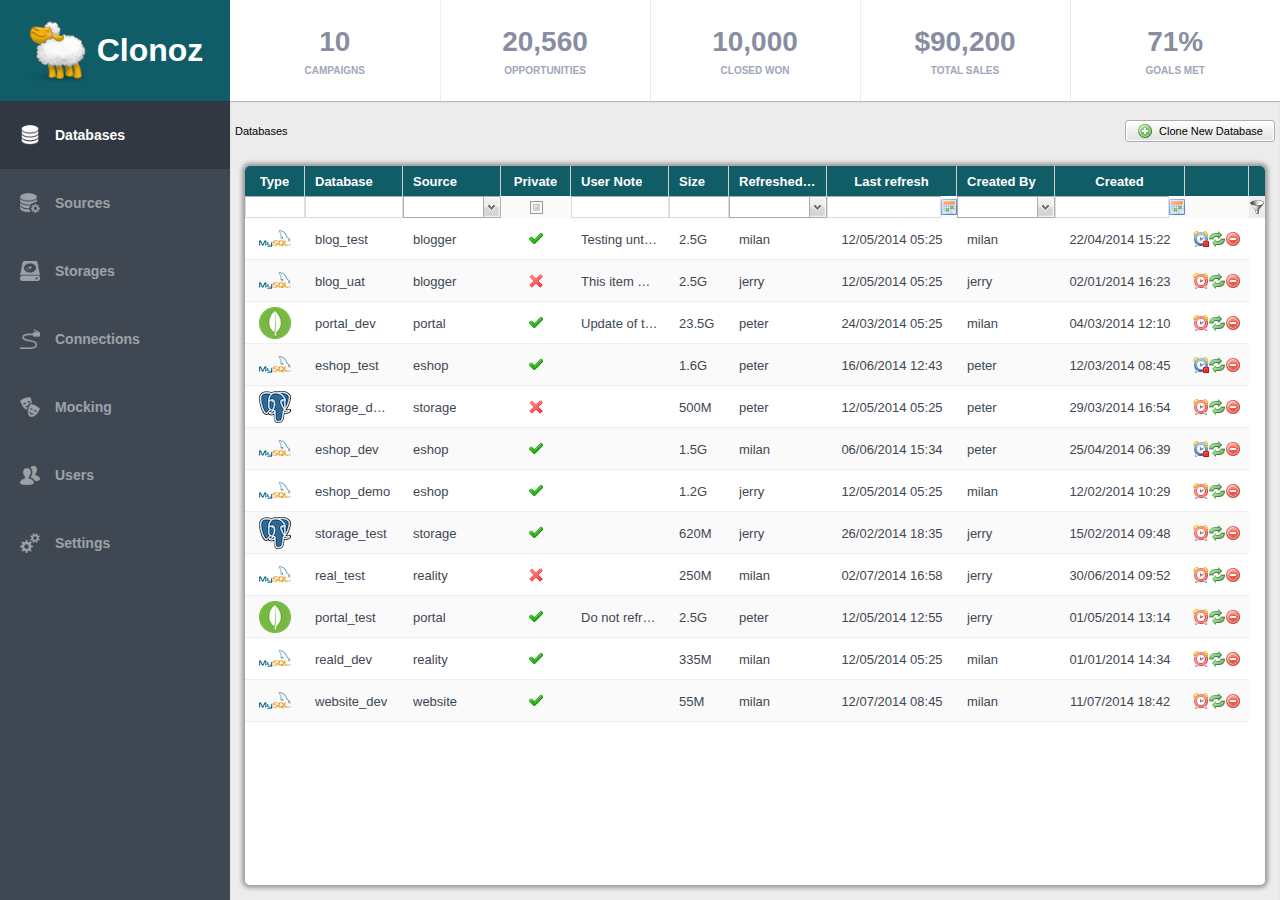
==== index.html @ 4219fb29 "Initial commit" ====
<HTML><HEAD>
	<SCRIPT>
		window.isc_useSimpleNames = false
		var isomorphicDir="isomorphic/";
	</SCRIPT>
    <SCRIPT SRC=isomorphic/system/modules-debug/ISC_Core.js></SCRIPT>
    <SCRIPT SRC=isomorphic/system/modules-debug/ISC_History.js></SCRIPT>
    <SCRIPT SRC=isomorphic/system/modules-debug/ISC_Foundation.js></SCRIPT>
    <SCRIPT SRC=isomorphic/system/modules-debug/ISC_Containers.js></SCRIPT>
    <SCRIPT SRC=isomorphic/system/modules-debug/ISC_Grids.js></SCRIPT>
    <SCRIPT SRC=isomorphic/system/modules-debug/ISC_Forms.js></SCRIPT>
    <SCRIPT SRC=isomorphic/system/modules-debug/ISC_DataBinding.js></SCRIPT>
	<SCRIPT SRC=isomorphic/skins/Clonoz/load_skin.js></SCRIPT>

	<link rel="stylesheet" type="text/css" href="style.css">

	<SCRIPT SRC=signals.min.js></SCRIPT>
	<SCRIPT SRC=crossroads.min.js></SCRIPT>

	<SCRIPT SRC=Clonoz/Clonoz.js></SCRIPT>
	<SCRIPT SRC=Clonoz/Exception.js></SCRIPT>
	<SCRIPT SRC=Clonoz/Application/Controller.js></SCRIPT>
	<SCRIPT SRC=Clonoz/Application/Router.js></SCRIPT>
	<SCRIPT SRC=Clonoz/Application/View.js></SCRIPT>
	<SCRIPT SRC=Clonoz/Application/Application.js></SCRIPT>
	<SCRIPT SRC=Clonoz/Component/Statistics.js></SCRIPT>
	<SCRIPT SRC=Clonoz/Component/ListGrid.js></SCRIPT>

	<SCRIPT SRC=Clonoz/Test/Users.js></SCRIPT>
	<SCRIPT SRC=Clonoz/DataSource/Users.js></SCRIPT>
	<SCRIPT SRC=Clonoz/View/Users/UsersController.js></SCRIPT>
	<SCRIPT SRC=Clonoz/View/Users/Users.js></SCRIPT>

	<SCRIPT SRC=Clonoz/Test/Storages.js></SCRIPT>
	<SCRIPT SRC=Clonoz/DataSource/Storages.js></SCRIPT>
	<SCRIPT SRC=Clonoz/View/Storages/Storages.js></SCRIPT>


	<SCRIPT SRC=Clonoz/Test/Connections.js></SCRIPT>
	<SCRIPT SRC=Clonoz/DataSource/Connections.js></SCRIPT>
	<SCRIPT SRC=Clonoz/View/Connections/ConnectionsController.js></SCRIPT>
	<SCRIPT SRC=Clonoz/View/Connections/Connections.js></SCRIPT>

	<SCRIPT SRC=Clonoz/Test/Sources.js></SCRIPT>
	<SCRIPT SRC=Clonoz/DataSource/Sources.js></SCRIPT>
	<SCRIPT SRC=Clonoz/View/Sources/Sources.js></SCRIPT>

	<SCRIPT SRC=Clonoz/Test/Databases.js></SCRIPT>
	<SCRIPT SRC=Clonoz/DataSource/Databases.js></SCRIPT>
	<SCRIPT SRC=Clonoz/View/Databases/DatabasesController.js></SCRIPT>
	<SCRIPT SRC=Clonoz/View/Databases/Databases.js></SCRIPT>


	<SCRIPT SRC=Clonoz/View/Main/MainController.js></SCRIPT>
	<SCRIPT SRC=Clonoz/View/Main/Main.js></SCRIPT>
	<SCRIPT SRC=Clonoz/app.js></SCRIPT>
</HEAD><BODY>
</BODY></HTML>
---- style.css ----
body {
	-webkit-font-smoothing: antialiased;
}

.clonoz-header {
	font-size: 32;
	color: #FFF;
	font-weight: 600;
}

.statistics-meta {
    width: 100%;
    height: 100%;
    background-color: #fff;
    border: 0;
    table-layout:fixed;
    border-collapse:collapse;
}
.statistics-meta td {
	border-right: 1px solid #ececec;
	text-align: center;
	white-space: nowrap;
	text-transform: uppercase;
	color: #a0a7b8;
	font-weight: 800;
	font-size: 10px;
}

.statistics-meta td:last-child {
	border: 0px none;
}

.statistics-meta td div {
    font-size: 28px;
    color: #878ea2;
    font-weight: 600;
    padding-bottom: 7px;
}

.clonoz-menu-tabLeft, .clonoz-menu-tabLeftSelected, .clonoz-menu-tabLeftOver, .clonoz-menu-tabLeftSelectedOver, .clonoz-menu-tabLeftSelectedDown, .clonoz-menu-tabLeftSelectedDownOver, .clonoz-menu-tabLeftDown {
	background: transparent;
	color: #fff;
	font-size: 14px;
	font-weight: 600;
	text-align: left;
	padding: 24px 20px;
	filter: progid:DXImageTransform.Microsoft.Alpha(Opacity=70);
	opacity: 0.7;
}

.clonoz-menu-tabLeftOver, .clonoz-menu-tabLeftDown {
	background: #373f49;
	filter: progid:DXImageTransform.Microsoft.Alpha(Opacity=90);
	opacity: 0.9;

}

.clonoz-menu-tabLeftSelected, .clonoz-menu-tabLeftSelectedOver, .clonoz-menu-tabLeftSelectedDown, .clonoz-menu-tabLeftSelectedDownOver {
	background: #313841;
	filter: progid:DXImageTransform.Microsoft.Alpha(Opacity=100);
	opacity: 1;
}

.clonoz-tab-container {
	border: 0px none;
	-webkit-box-shadow: 0px 1px 1px 0px rgba(0, 0, 0, 0.25) inset;
    -moz-box-shadow:    0px 1px 1px 0px rgba(0, 0, 0, 0.25) inset;
    box-shadow:         0px 1px 1px 0px rgba(0, 0, 0, 0.25) inset;
    background-color: #ececec;
    padding-top: 3px;
}

.listGrid {
    overflow: visible;
    -webkit-box-shadow: 0px 0px 4px 3px rgba(0, 0, 0, 0.35) !important;
    -moz-box-shadow:    0px 0px 4px 3px rgba(0, 0, 0, 0.35) !important;
    box-shadow:         0px 0px 4px 3px rgba(0, 0, 0, 0.35) !important;
    border-radius: 5px;
 }

.listGrid :focus {
	outline: none;
}
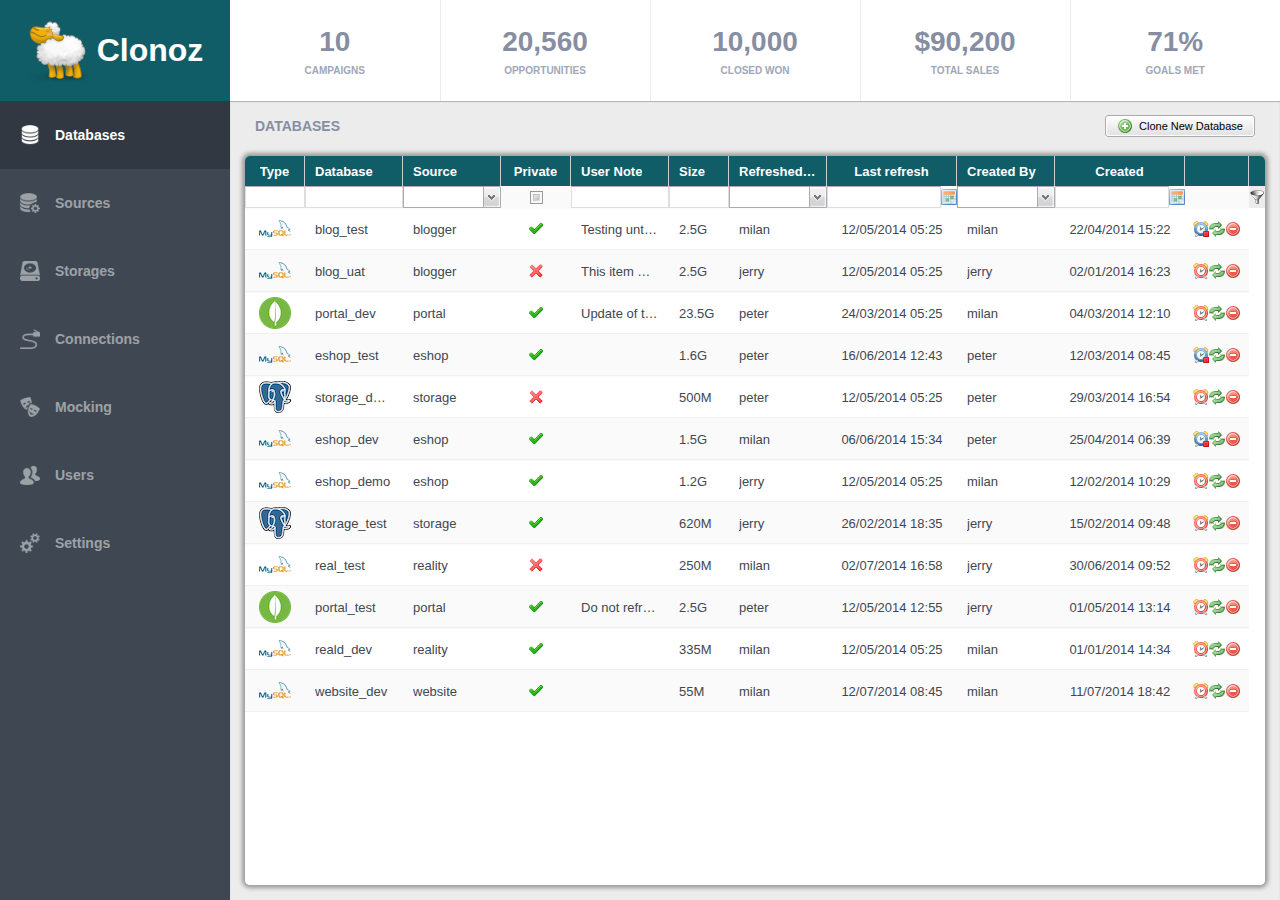
==== commit 74ef4fd8: "Consolidate TableView under one parent for better maintanance" ====
--- a/index.html
+++ b/index.html
@@ -25,6 +25,7 @@
 	<SCRIPT SRC=Clonoz/Application/Application.js></SCRIPT>
 	<SCRIPT SRC=Clonoz/Component/Statistics.js></SCRIPT>
 	<SCRIPT SRC=Clonoz/Component/ListGrid.js></SCRIPT>
+	<SCRIPT SRC=Clonoz/View/TableView.js></SCRIPT>
 
 	<SCRIPT SRC=Clonoz/Test/Users.js></SCRIPT>
 	<SCRIPT SRC=Clonoz/DataSource/Users.js></SCRIPT>
--- a/style.css
+++ b/style.css
@@ -81,3 +81,10 @@
 .listGrid :focus {
 	outline: none;
 }
+
+.title {
+	color: #878ea2;
+	font-size: 14px;
+	font-weight: 800;
+	text-transform: uppercase;
+}
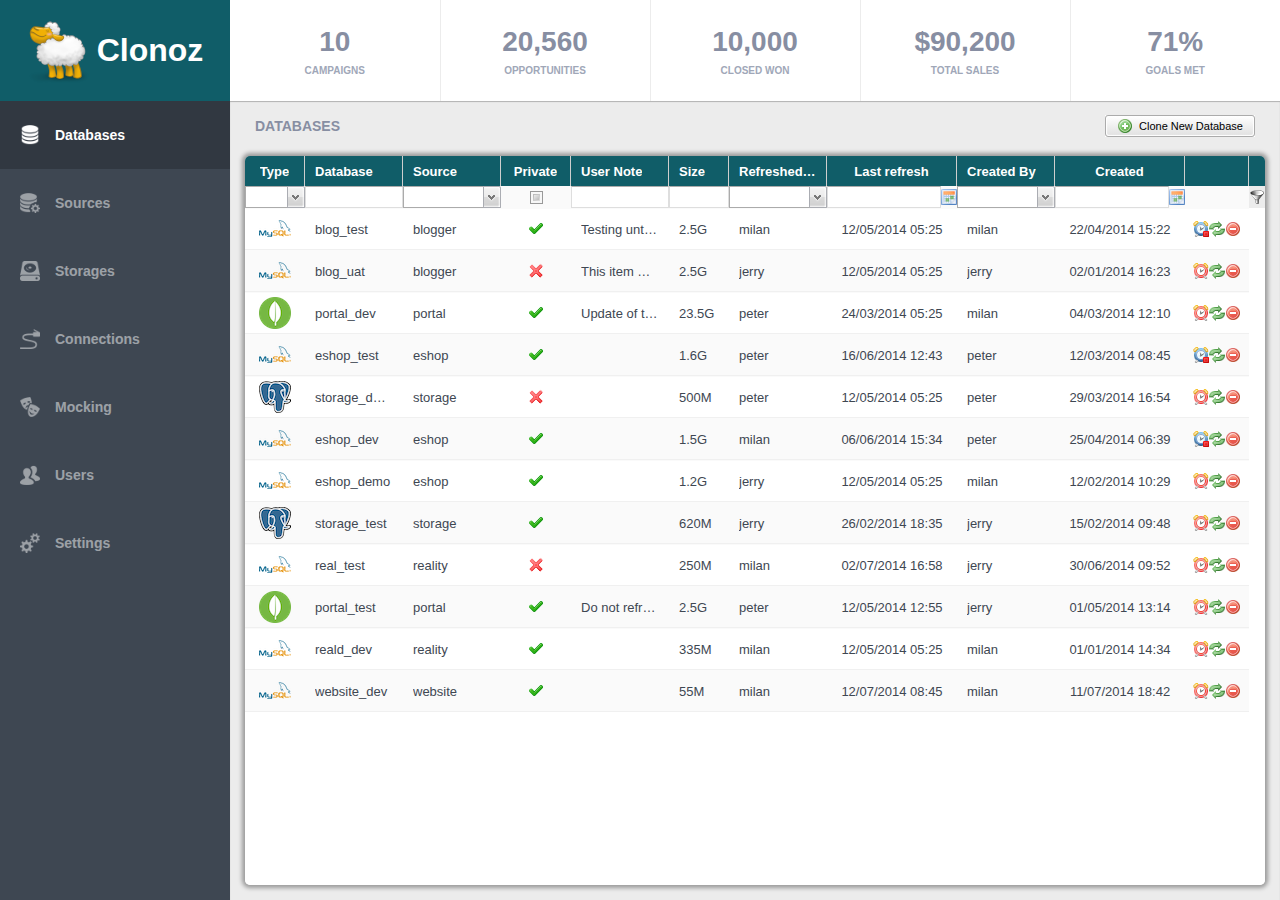
==== commit 50cc1fd6: "Added forms for creating entities" ====
--- a/index.html
+++ b/index.html
@@ -27,6 +27,12 @@
 	<SCRIPT SRC=Clonoz/Component/ListGrid.js></SCRIPT>
 	<SCRIPT SRC=Clonoz/View/TableView.js></SCRIPT>
 
+	<SCRIPT SRC=Clonoz/Test/DatabaseType.js></SCRIPT>
+	<SCRIPT SRC=Clonoz/DataSource/DatabaseType.js></SCRIPT>
+
+	<SCRIPT SRC=Clonoz/Test/StorageType.js></SCRIPT>
+	<SCRIPT SRC=Clonoz/DataSource/StorageType.js></SCRIPT>
+
 	<SCRIPT SRC=Clonoz/Test/Users.js></SCRIPT>
 	<SCRIPT SRC=Clonoz/DataSource/Users.js></SCRIPT>
 	<SCRIPT SRC=Clonoz/View/Users/UsersController.js></SCRIPT>
@@ -34,6 +40,7 @@
 
 	<SCRIPT SRC=Clonoz/Test/Storages.js></SCRIPT>
 	<SCRIPT SRC=Clonoz/DataSource/Storages.js></SCRIPT>
+	<SCRIPT SRC=Clonoz/View/Storages/StoragesController.js></SCRIPT>
 	<SCRIPT SRC=Clonoz/View/Storages/Storages.js></SCRIPT>
 
 
@@ -44,6 +51,7 @@
 
 	<SCRIPT SRC=Clonoz/Test/Sources.js></SCRIPT>
 	<SCRIPT SRC=Clonoz/DataSource/Sources.js></SCRIPT>
+	<SCRIPT SRC=Clonoz/View/Sources/SourcesController.js></SCRIPT>
 	<SCRIPT SRC=Clonoz/View/Sources/Sources.js></SCRIPT>
 
 	<SCRIPT SRC=Clonoz/Test/Databases.js></SCRIPT>
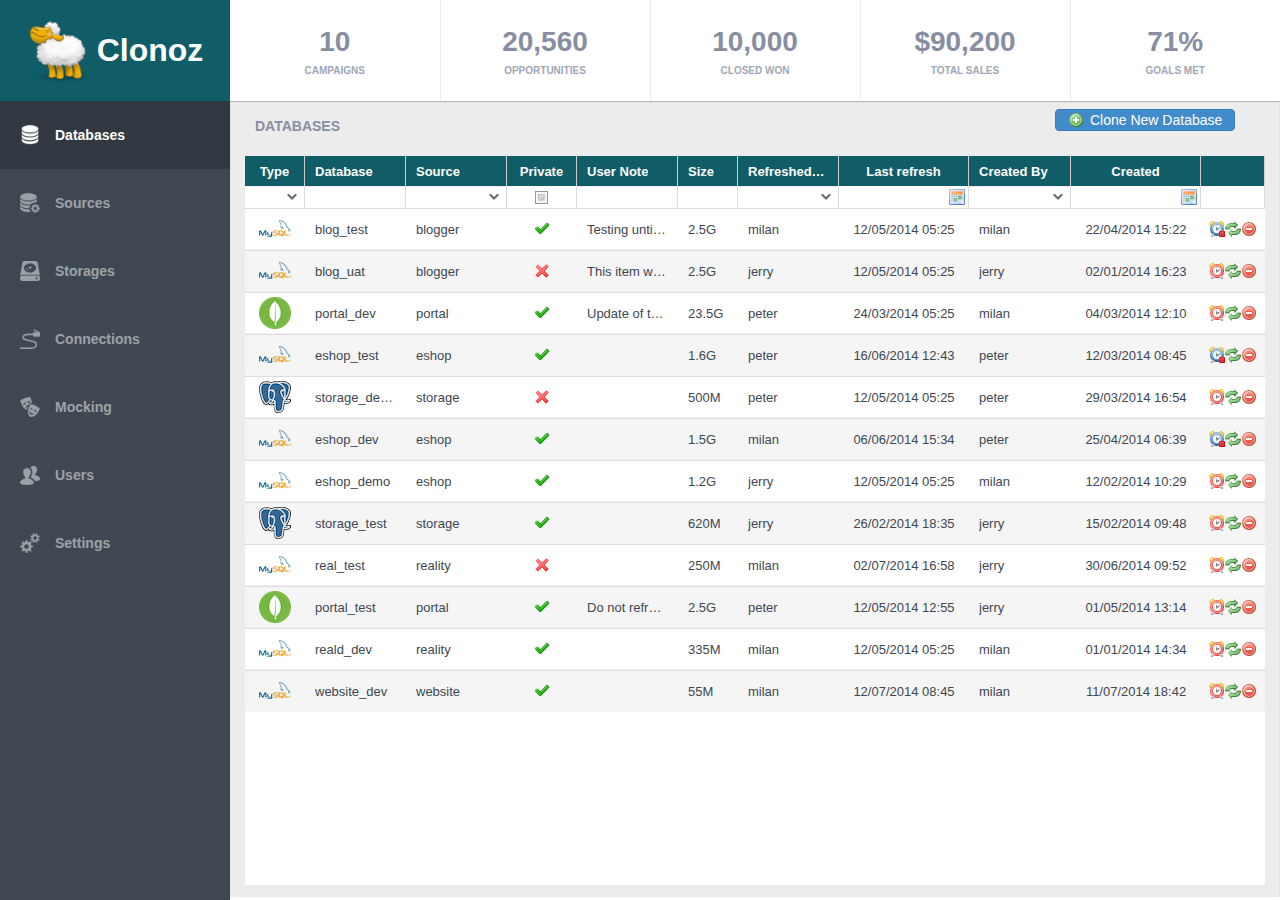
==== commit 56c83bf2: "Bootstrap facelift" ====
--- a/index.html
+++ b/index.html
@@ -12,6 +12,7 @@
     <SCRIPT SRC=isomorphic/system/modules-debug/ISC_DataBinding.js></SCRIPT>
 	<SCRIPT SRC=isomorphic/skins/Clonoz/load_skin.js></SCRIPT>
 
+	<link rel="stylesheet" type="text/css" href="bootstrap.css">
 	<link rel="stylesheet" type="text/css" href="style.css">
 
 	<SCRIPT SRC=signals.min.js></SCRIPT>
@@ -25,7 +26,11 @@
 	<SCRIPT SRC=Clonoz/Application/Application.js></SCRIPT>
 	<SCRIPT SRC=Clonoz/Component/Statistics.js></SCRIPT>
 	<SCRIPT SRC=Clonoz/Component/ListGrid.js></SCRIPT>
+	<SCRIPT SRC=Clonoz/Component/FormWindow.js></SCRIPT>
 	<SCRIPT SRC=Clonoz/View/TableView.js></SCRIPT>
+
+	<SCRIPT SRC=Clonoz/Test/MockingMethods.js></SCRIPT>
+	<SCRIPT SRC=Clonoz/DataSource/MockingMethods.js></SCRIPT>
 
 	<SCRIPT SRC=Clonoz/Test/DatabaseType.js></SCRIPT>
 	<SCRIPT SRC=Clonoz/DataSource/DatabaseType.js></SCRIPT>
@@ -43,7 +48,6 @@
 	<SCRIPT SRC=Clonoz/View/Storages/StoragesController.js></SCRIPT>
 	<SCRIPT SRC=Clonoz/View/Storages/Storages.js></SCRIPT>
 
-
 	<SCRIPT SRC=Clonoz/Test/Connections.js></SCRIPT>
 	<SCRIPT SRC=Clonoz/DataSource/Connections.js></SCRIPT>
 	<SCRIPT SRC=Clonoz/View/Connections/ConnectionsController.js></SCRIPT>
@@ -59,6 +63,10 @@
 	<SCRIPT SRC=Clonoz/View/Databases/DatabasesController.js></SCRIPT>
 	<SCRIPT SRC=Clonoz/View/Databases/Databases.js></SCRIPT>
 
+	<SCRIPT SRC=Clonoz/Test/Mocking.js></SCRIPT>
+	<SCRIPT SRC=Clonoz/DataSource/Mocking.js></SCRIPT>
+	<SCRIPT SRC=Clonoz/View/Mocking/MockingController.js></SCRIPT>
+	<SCRIPT SRC=Clonoz/View/Mocking/Mocking.js></SCRIPT>
 
 	<SCRIPT SRC=Clonoz/View/Main/MainController.js></SCRIPT>
 	<SCRIPT SRC=Clonoz/View/Main/Main.js></SCRIPT>
--- a/style.css
+++ b/style.css
@@ -70,6 +70,7 @@
     padding-top: 3px;
 }
 
+/*
 .listGrid {
     overflow: visible;
     -webkit-box-shadow: 0px 0px 4px 3px rgba(0, 0, 0, 0.35) !important;
@@ -78,10 +79,8 @@
     border-radius: 5px;
  }
 
-.listGrid :focus {
-	outline: none;
-}
 
+*/
 .title {
 	color: #878ea2;
 	font-size: 14px;
